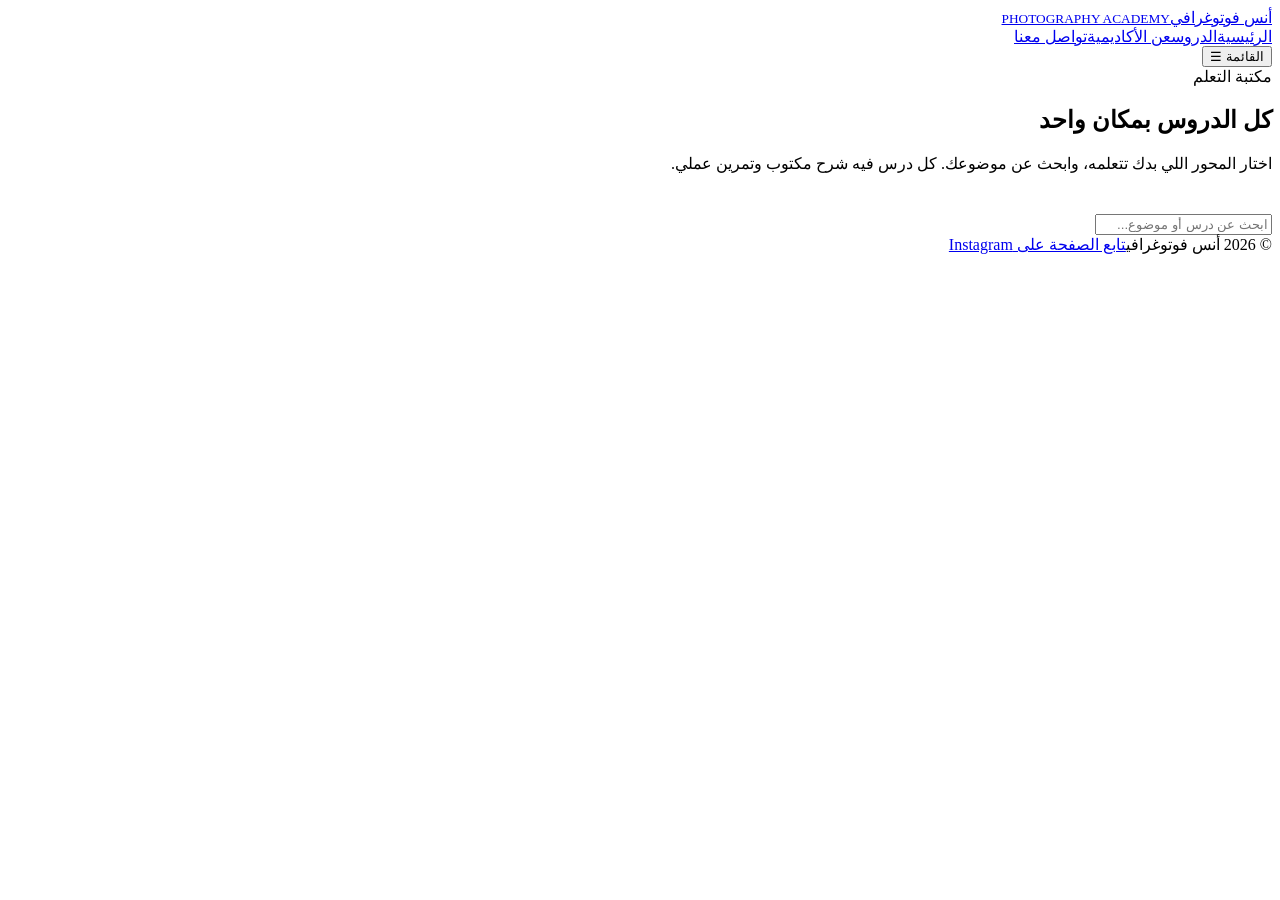
==== courses.html @ b06f8581 "Add files via upload" ====
<!doctype html><html lang="ar" dir="rtl"><head><meta charset="utf-8"><meta name="viewport" content="width=device-width,initial-scale=1"><meta name="description" content="كل دروس أنس فوتوغرافي في التصوير الفوتوغرافي والفيديو والتعديل."><title>الدروس | أنس فوتوغرافي</title><link rel="icon" href="assets/logo.svg"><link rel="stylesheet" href="assets/style.css"><script defer src="assets/app.js"></script></head><body><header class="topbar"><div class="container nav"><a class="brand" href="index.html"><img src="assets/logo.svg" alt=""><span>أنس فوتوغرافي<small>PHOTOGRAPHY ACADEMY</small></span></a><nav class="navlinks"><a href="index.html">الرئيسية</a><a class="active" href="courses.html">الدروس</a><a href="about.html">عن الأكاديمية</a><a href="contact.html">تواصل معنا</a></nav><button class="menu">القائمة ☰</button></div></header><main><section class="page-head"><div class="container"><span class="eyebrow">مكتبة التعلم</span><h1>كل الدروس بمكان واحد</h1><p>اختار المحور اللي بدك تتعلمه، وابحث عن موضوعك. كل درس فيه شرح مكتوب وتمرين عملي.</p></div></section><section class="section" style="padding-top:25px"><div class="container"><input class="search" id="searchLessons" type="search" placeholder="ابحث عن درس أو موضوع..." aria-label="بحث في الدروس"><div class="filters" id="filters"></div><div class="course-grid" id="courseGrid"></div></div></section></main><footer class="footer"><div class="container footer-inner"><span>© 2026 أنس فوتوغرافي</span><a href="https://www.instagram.com/anas_photographer7/" target="_blank" rel="noopener">تابع الصفحة على Instagram</a></div></footer></body></html>
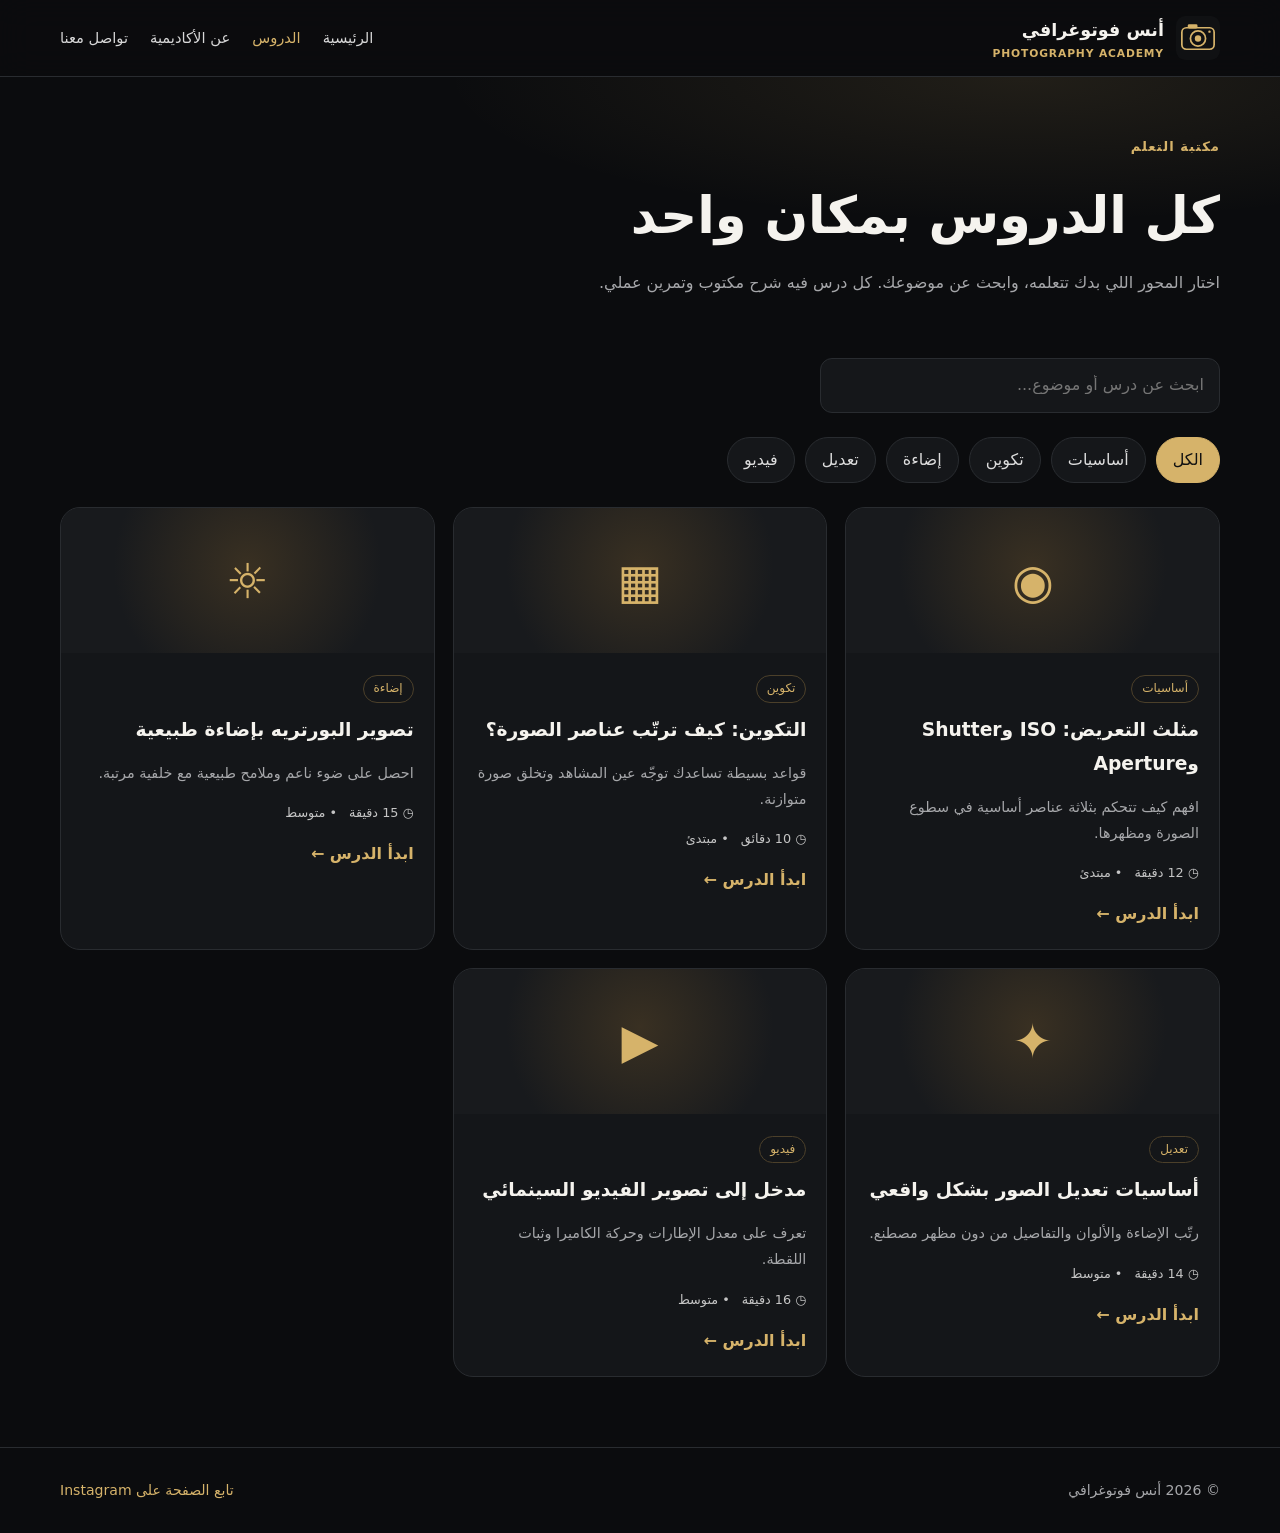
==== commit b1da2533: "Update courses.html" ====
--- a/courses.html
+++ b/courses.html
@@ -1 +1,97 @@
-<!doctype html><html lang="ar" dir="rtl"><head><meta charset="utf-8"><meta name="viewport" content="width=device-width,initial-scale=1"><meta name="description" content="كل دروس أنس فوتوغرافي في التصوير الفوتوغرافي والفيديو والتعديل."><title>الدروس | أنس فوتوغرافي</title><link rel="icon" href="assets/logo.svg"><link rel="stylesheet" href="assets/style.css"><script defer src="assets/app.js"></script></head><body><header class="topbar"><div class="container nav"><a class="brand" href="index.html"><img src="assets/logo.svg" alt=""><span>أنس فوتوغرافي<small>PHOTOGRAPHY ACADEMY</small></span></a><nav class="navlinks"><a href="index.html">الرئيسية</a><a class="active" href="courses.html">الدروس</a><a href="about.html">عن الأكاديمية</a><a href="contact.html">تواصل معنا</a></nav><button class="menu">القائمة ☰</button></div></header><main><section class="page-head"><div class="container"><span class="eyebrow">مكتبة التعلم</span><h1>كل الدروس بمكان واحد</h1><p>اختار المحور اللي بدك تتعلمه، وابحث عن موضوعك. كل درس فيه شرح مكتوب وتمرين عملي.</p></div></section><section class="section" style="padding-top:25px"><div class="container"><input class="search" id="searchLessons" type="search" placeholder="ابحث عن درس أو موضوع..." aria-label="بحث في الدروس"><div class="filters" id="filters"></div><div class="course-grid" id="courseGrid"></div></div></section></main><footer class="footer"><div class="container footer-inner"><span>© 2026 أنس فوتوغرافي</span><a href="https://www.instagram.com/anas_photographer7/" target="_blank" rel="noopener">تابع الصفحة على Instagram</a></div></footer></body></html>+<!doctype html>
+<html lang="ar" dir="rtl">
+<head>
+  <meta charset="utf-8">
+  <meta name="viewport" content="width=device-width,initial-scale=1">
+
+  <meta name="description" content="كل دروس أنس فوتوغرافي في التصوير الفوتوغرافي والفيديو والتعديل.">
+
+  <title>الدروس | أنس فوتوغرافي</title>
+
+  <link rel="icon" href="logo.svg">
+  <link rel="stylesheet" href="style.css">
+  <script defer src="app.js"></script>
+</head>
+
+<body>
+
+<header class="topbar">
+  <div class="container nav">
+
+    <a class="brand" href="index.html">
+      <img src="logo.svg" alt="شعار أنس فوتوغرافي">
+      <span>
+        أنس فوتوغرافي
+        <small>PHOTOGRAPHY ACADEMY</small>
+      </span>
+    </a>
+
+    <nav class="navlinks">
+      <a href="index.html">الرئيسية</a>
+      <a class="active" href="courses.html">الدروس</a>
+      <a href="about.html">عن الأكاديمية</a>
+      <a href="contact.html">تواصل معنا</a>
+    </nav>
+
+    <button class="menu" aria-label="فتح القائمة">
+      القائمة ☰
+    </button>
+
+  </div>
+</header>
+
+<main>
+
+  <section class="page-head">
+    <div class="container">
+
+      <span class="eyebrow">مكتبة التعلم</span>
+
+      <h1>كل الدروس بمكان واحد</h1>
+
+      <p>
+        اختار المحور اللي بدك تتعلمه، وابحث عن موضوعك.
+        كل درس فيه شرح مكتوب وتمرين عملي.
+      </p>
+
+    </div>
+  </section>
+
+  <section class="section" style="padding-top:25px">
+    <div class="container">
+
+      <input
+        class="search"
+        id="searchLessons"
+        type="search"
+        placeholder="ابحث عن درس أو موضوع..."
+        aria-label="بحث في الدروس"
+      >
+
+      <div class="filters" id="filters"></div>
+
+      <div class="course-grid" id="courseGrid"></div>
+
+    </div>
+  </section>
+
+</main>
+
+<footer class="footer">
+  <div class="container footer-inner">
+
+    <span>© 2026 أنس فوتوغرافي</span>
+
+    <a
+      href="https://www.instagram.com/anas_photographer7/"
+      target="_blank"
+      rel="noopener"
+    >
+      تابع الصفحة على Instagram
+    </a>
+
+  </div>
+</footer>
+
+</body>
+</html>
--- a/style.css
+++ b/style.css
@@ -0,0 +1,6 @@
+
+@import url('https://fonts.googleapis.com/css2?family=Cairo:wght@400;500;600;700;800;900&display=swap');
+:root{--bg:#0b0c0e;--panel:#141619;--panel2:#1a1d21;--text:#f5f3ee;--muted:#a6a7aa;--gold:#d6b36a;--gold2:#f0d99e;--line:#292c30;--green:#83c9a2}
+*{box-sizing:border-box}html{scroll-behavior:smooth}body{margin:0;background:var(--bg);color:var(--text);font-family:'Cairo',system-ui,sans-serif;line-height:1.8}a{color:inherit;text-decoration:none}img{max-width:100%}.container{width:min(1160px,92%);margin:auto}.topbar{position:sticky;top:0;z-index:30;background:rgba(11,12,14,.91);backdrop-filter:blur(16px);border-bottom:1px solid var(--line)}.nav{display:flex;align-items:center;justify-content:space-between;gap:20px;min-height:76px}.brand{display:flex;align-items:center;gap:12px;font-weight:900;font-size:1.1rem}.brand img{width:44px;height:44px}.brand small{display:block;color:var(--gold);font-size:.67rem;letter-spacing:.08em;line-height:1.4}.navlinks{display:flex;gap:22px;align-items:center;color:#d7d7d7;font-size:.92rem}.navlinks a:hover,.navlinks a.active{color:var(--gold)}.menu{display:none;background:transparent;border:1px solid var(--line);color:white;border-radius:10px;padding:7px 12px;font:inherit}.hero{padding:78px 0 64px;position:relative;overflow:hidden;background:radial-gradient(ellipse at 75% 20%,rgba(214,179,106,.13),transparent 35%),linear-gradient(180deg,#111316,#0b0c0e)}.hero-grid{display:grid;grid-template-columns:1.1fr .9fr;align-items:center;gap:50px}.eyebrow{color:var(--gold);font-size:.82rem;font-weight:800;letter-spacing:.08em}.hero h1{font-size:clamp(2.25rem,5vw,4.6rem);line-height:1.22;margin:14px 0 20px;font-weight:900}.hero h1 span{color:var(--gold)}.hero p{color:#b8b9bc;max-width:640px;font-size:1.05rem}.hero-art{min-height:360px;border:1px solid #393126;border-radius:28px;background:linear-gradient(135deg,#202226,#101113);display:grid;place-items:center;position:relative;overflow:hidden}.hero-art:before{content:'';position:absolute;width:280px;height:280px;border:1px solid rgba(214,179,106,.45);border-radius:50%;box-shadow:0 0 0 35px rgba(214,179,106,.035),0 0 0 75px rgba(214,179,106,.025)}.camera{position:relative;width:260px;height:180px;border-radius:28px;background:linear-gradient(145deg,#292c30,#090a0b);border:3px solid #55565a;box-shadow:0 28px 50px #0008;transform:rotate(-7deg)}.camera:before{content:'';position:absolute;top:-22px;right:45px;width:95px;height:24px;background:#24262a;border:2px solid #55565a;border-radius:9px 9px 0 0}.lens{position:absolute;left:50%;top:50%;transform:translate(-50%,-50%);width:125px;height:125px;border-radius:50%;background:radial-gradient(circle,#d6b36a 0 8%,#252a31 10% 28%,#08090b 31% 43%,#343941 47% 55%,#090a0b 58%);border:7px solid #555a60;box-shadow:inset 0 0 0 8px #15171a}.camera .dot{position:absolute;top:20px;left:20px;width:12px;height:12px;background:#d6b36a;border-radius:50%}.btns{display:flex;gap:12px;flex-wrap:wrap;margin-top:28px}.btn{display:inline-flex;justify-content:center;align-items:center;gap:8px;border-radius:12px;padding:12px 22px;font-weight:800;border:1px solid var(--gold);background:var(--gold);color:#111;transition:.2s}.btn:hover{transform:translateY(-2px);background:var(--gold2)}.btn.secondary{background:transparent;color:var(--text);border-color:#4a4b4d}.btn.secondary:hover{border-color:var(--gold);color:var(--gold)}.section{padding:70px 0}.section-head{display:flex;justify-content:space-between;align-items:end;gap:24px;margin-bottom:28px}.section-head h2{font-size:clamp(1.7rem,3vw,2.5rem);margin:5px 0;font-weight:900}.section-head p{color:var(--muted);margin:0}.cards{display:grid;grid-template-columns:repeat(3,1fr);gap:20px}.card{background:var(--panel);border:1px solid var(--line);border-radius:20px;padding:24px;transition:.2s}.card:hover{transform:translateY(-4px);border-color:#655334}.card-icon{width:52px;height:52px;border-radius:14px;display:grid;place-items:center;background:#292319;color:var(--gold);font-size:1.5rem;margin-bottom:15px}.card h3{margin:8px 0;font-size:1.2rem}.card p{color:var(--muted);font-size:.94rem;margin:0 0 16px}.meta{display:flex;gap:12px;color:#c5c5c5;font-size:.8rem;flex-wrap:wrap}.link{color:var(--gold);font-weight:800;display:inline-flex;gap:8px;margin-top:16px}.stats{display:grid;grid-template-columns:repeat(3,1fr);gap:15px;margin-top:28px}.stat{border:1px solid var(--line);border-radius:16px;padding:18px;background:#111315}.stat strong{display:block;color:var(--gold);font-size:1.55rem}.stat span{color:var(--muted);font-size:.85rem}.banner{border:1px solid #3d3425;border-radius:24px;padding:34px;background:linear-gradient(110deg,#201b13,#141619);display:flex;align-items:center;justify-content:space-between;gap:24px}.banner h2{margin:0 0 8px}.banner p{margin:0;color:var(--muted)}.page-head{padding:55px 0 35px;background:radial-gradient(ellipse at 80% 0,rgba(214,179,106,.11),transparent 40%)}.page-head h1{font-size:clamp(2rem,4vw,3.3rem);margin:8px 0;font-weight:900}.page-head p{color:var(--muted);max-width:700px;margin:0}.filters{display:flex;gap:10px;flex-wrap:wrap;margin:24px 0}.filter{font:inherit;color:#ddd;background:#15171a;border:1px solid var(--line);padding:8px 16px;border-radius:99px;cursor:pointer}.filter.active,.filter:hover{background:var(--gold);color:#111;border-color:var(--gold)}.search{width:100%;max-width:400px;background:#15171a;color:white;border:1px solid var(--line);border-radius:12px;padding:12px 15px;font:inherit}.course-grid{display:grid;grid-template-columns:repeat(3,1fr);gap:18px}.course-card{background:var(--panel);border:1px solid var(--line);border-radius:20px;overflow:hidden}.course-cover{height:145px;display:grid;place-items:center;font-size:3rem;color:var(--gold);background:radial-gradient(circle at 50% 40%,#393022,#181a1d 65%)}.course-body{padding:20px}.tag{display:inline-block;border:1px solid #4c402a;color:var(--gold);border-radius:99px;padding:2px 10px;font-size:.75rem}.course-body h3{margin:10px 0}.course-body p{color:var(--muted);font-size:.9rem}.lesson-layout{display:grid;grid-template-columns:minmax(0,1fr) 310px;gap:24px;align-items:start}.lesson-main,.sidebar{background:var(--panel);border:1px solid var(--line);border-radius:20px;padding:24px}.video-box{aspect-ratio:16/9;background:#08090a;border:1px solid #303236;border-radius:16px;display:grid;place-items:center;text-align:center;padding:20px;color:#aaa}.video-box .play{font-size:3rem;color:var(--gold)}.lesson-main h1{line-height:1.35}.lesson-main h2{margin-top:28px;color:var(--gold)}.lesson-main p,.lesson-main li{color:#d1d1d2}.lesson-main li{margin:7px 0}.lesson-main .callout{background:#211d15;border-right:3px solid var(--gold);padding:15px 18px;border-radius:10px;color:#e6d7b4}.sidebar h3{margin-top:0}.side-item{display:block;border-bottom:1px solid var(--line);padding:12px 0;color:#ccc}.side-item:last-child{border:0}.side-item:hover{color:var(--gold)}.side-item small{display:block;color:var(--muted)}.content-narrow{max-width:800px}.contact-grid{display:grid;grid-template-columns:1fr 1fr;gap:22px}.contact-box{background:var(--panel);border:1px solid var(--line);border-radius:20px;padding:25px}.field{display:block;margin:14px 0}.field span{display:block;color:#c7c7c7;font-size:.9rem;margin-bottom:6px}.field input,.field textarea{width:100%;font:inherit;background:#0e1012;border:1px solid var(--line);color:white;border-radius:10px;padding:12px}.field textarea{min-height:120px;resize:vertical}.notice{font-size:.82rem;color:var(--muted)}.footer{border-top:1px solid var(--line);padding:30px 0;color:var(--muted);font-size:.88rem}.footer-inner{display:flex;justify-content:space-between;gap:18px;flex-wrap:wrap}.footer a{color:var(--gold)}.empty{padding:35px;text-align:center;color:var(--muted);grid-column:1/-1}
+@media(max-width:850px){.hero-grid{grid-template-columns:1fr}.hero-art{min-height:300px}.cards,.course-grid{grid-template-columns:repeat(2,1fr)}.lesson-layout{grid-template-columns:1fr}.sidebar{order:2}.navlinks{display:none;position:absolute;top:76px;right:0;left:0;background:#111315;border-bottom:1px solid var(--line);padding:18px 4%;flex-direction:column;align-items:flex-start}.navlinks.open{display:flex}.menu{display:block}.contact-grid{grid-template-columns:1fr}}
+@media(max-width:560px){.hero{padding:48px 0}.cards,.course-grid,.stats{grid-template-columns:1fr}.section{padding:48px 0}.section-head{display:block}.banner{display:block;padding:24px}.banner .btn{margin-top:18px}.camera{transform:scale(.82) rotate(-7deg)}.lesson-main,.sidebar{padding:18px}.nav{min-height:68px}.navlinks{top:68px}}
